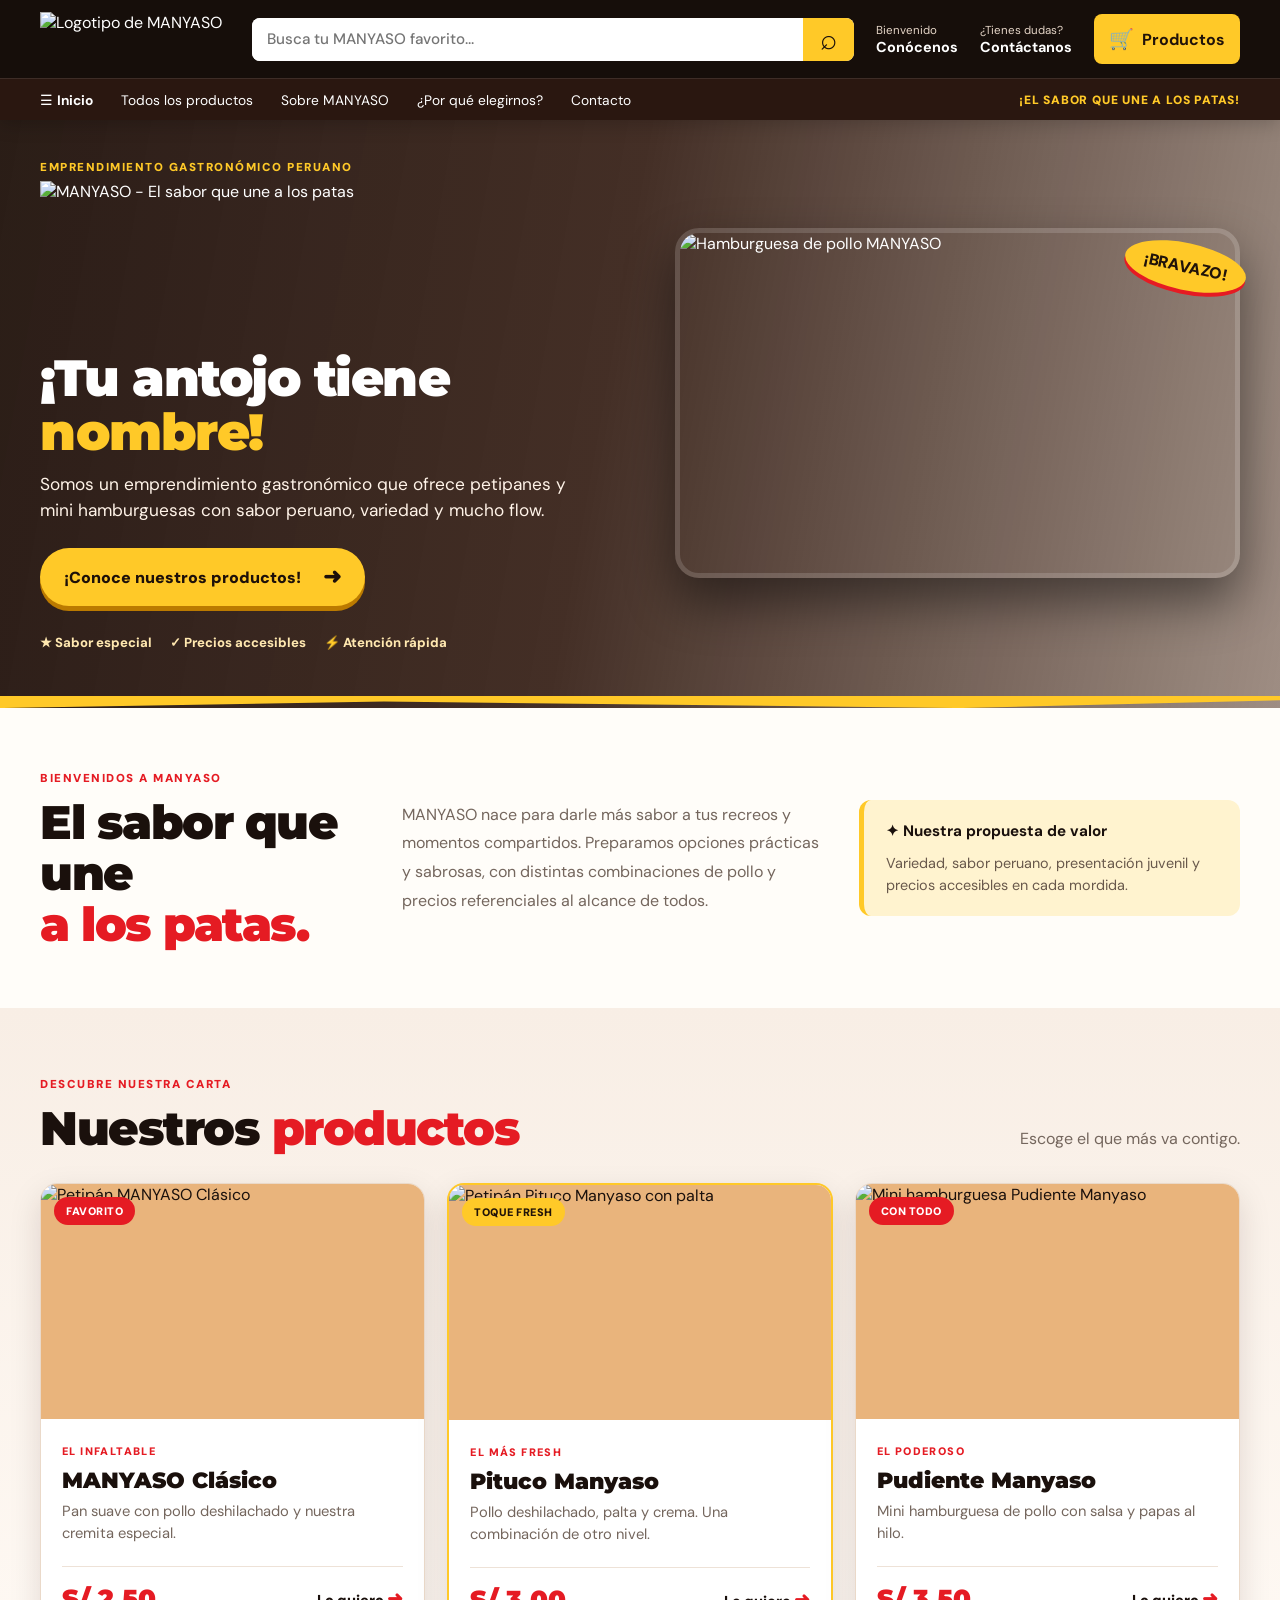
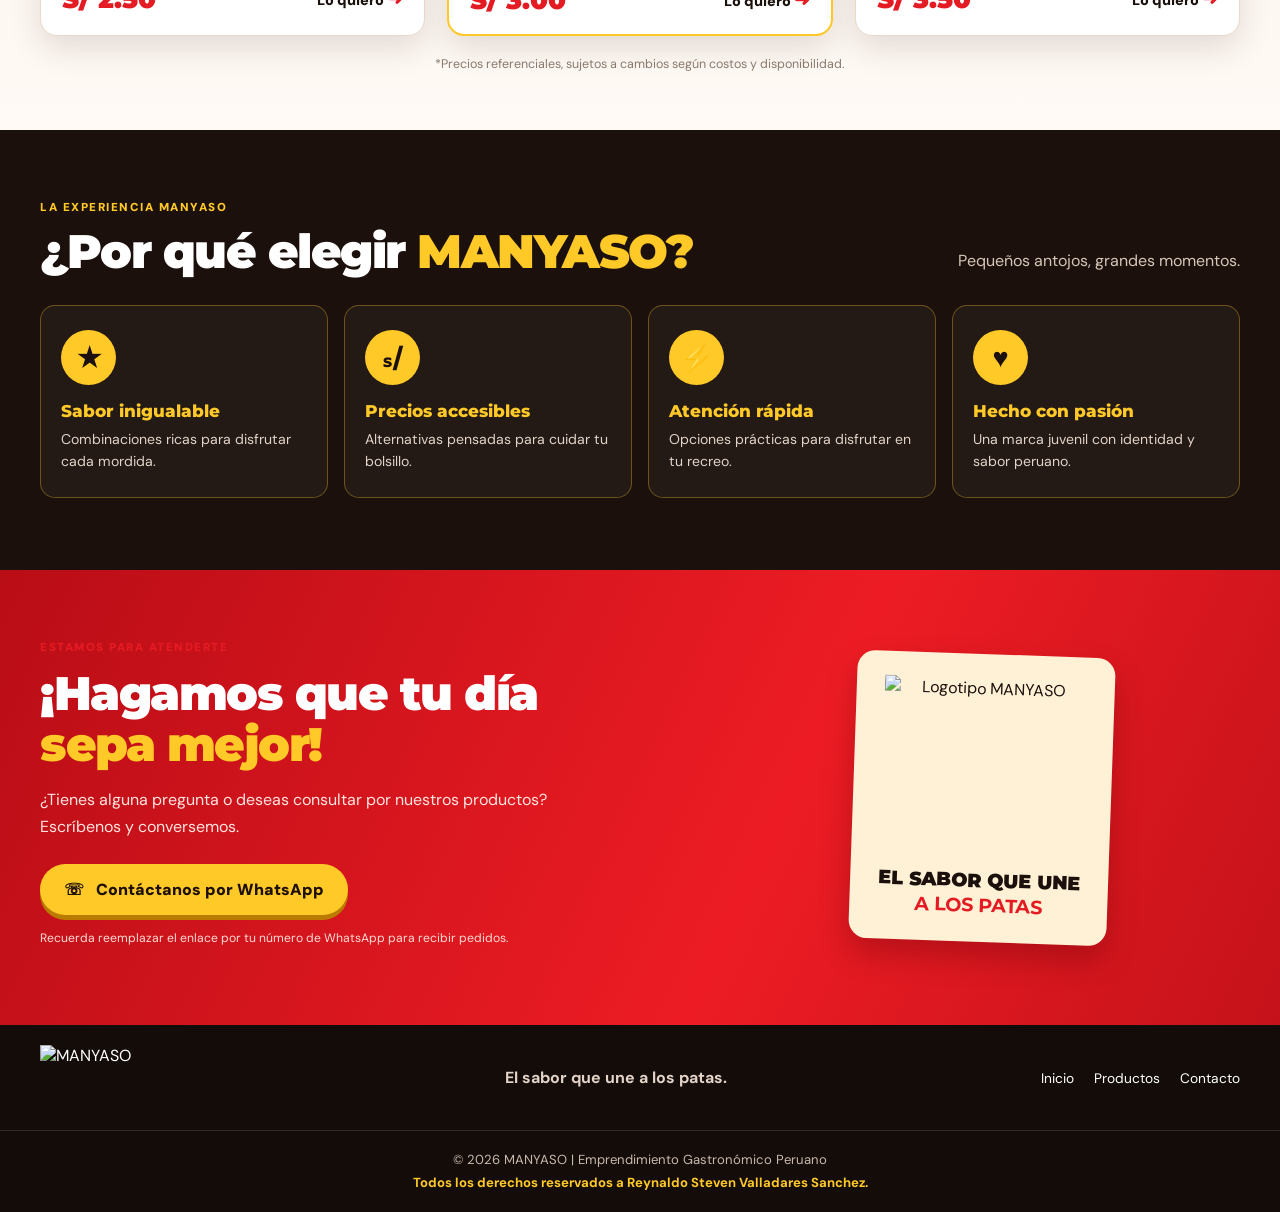
==== index.html @ d4cce10a "Add files via upload" ====
<!DOCTYPE html>
<html lang="es">
<head>
  <meta charset="UTF-8">
  <meta name="viewport" content="width=device-width, initial-scale=1.0">
  <meta name="description" content="MANYASO: petipanes y mini hamburguesas de pollo. El sabor que une a los patas.">
  <title>MANYASO | Tienda online</title>
  <link rel="stylesheet" href="styles.css">
</head>
<body>
  <!-- CABECERA ESTILO TIENDA ONLINE -->
  <header class="site-header" id="inicio">
    <div class="topbar">
      <a class="logo-link" href="#inicio" aria-label="MANYASO, inicio">
        <img src="img/logo-manyaso.png" alt="Logotipo de MANYASO">
      </a>

      <form class="search" action="#productos" role="search">
        <label class="sr-only" for="buscar">Buscar productos</label>
        <input id="buscar" type="search" placeholder="Busca tu MANYASO favorito...">
        <button type="submit" aria-label="Buscar">⌕</button>
      </form>

      <a class="header-link account" href="#nosotros">
        <span class="small">Bienvenido</span>
        <strong>Conócenos</strong>
      </a>
      <a class="header-link orders" href="#contacto">
        <span class="small">¿Tienes dudas?</span>
        <strong>Contáctanos</strong>
      </a>
      <a class="cart" href="#productos"><span>🛒</span><b>Productos</b></a>
      <button class="mobile-menu" id="menuToggle" aria-label="Abrir menú" aria-expanded="false">☰</button>
    </div>

    <nav class="subnav" id="mainNav">
      <a href="#inicio">☰ <strong>Inicio</strong></a>
      <a href="#productos">Todos los productos</a>
      <a href="#nosotros">Sobre MANYASO</a>
      <a href="#ventajas">¿Por qué elegirnos?</a>
      <a href="#contacto">Contacto</a>
      <span class="nav-promo">¡EL SABOR QUE UNE A LOS PATAS!</span>
    </nav>
  </header>

  <main>
    <!-- PORTADA -->
    <section class="hero">
      <div class="hero-content">
        <div class="hero-copy">
          <span class="kicker">EMPRENDIMIENTO GASTRONÓMICO PERUANO</span>
          <img class="hero-brand" src="img/logo-manyaso.png" alt="MANYASO - El sabor que une a los patas">
          <h1>¡Tu antojo tiene <em>nombre!</em></h1>
          <p>Somos un emprendimiento gastronómico que ofrece petipanes y mini hamburguesas con sabor peruano, variedad y mucho flow.</p>
          <a class="primary-btn" href="#productos">¡Conoce nuestros productos! <span>➜</span></a>
          <div class="hero-points">
            <span>★ Sabor especial</span><span>✓ Precios accesibles</span><span>⚡ Atención rápida</span>
          </div>
        </div>
        <div class="hero-photo-wrap">
          <img src="img/hero-pollo.jpg" alt="Hamburguesa de pollo MANYASO">
          <div class="photo-sticker">¡BRAVAZO!</div>
        </div>
      </div>
      <div class="hero-bottom"></div>
    </section>

    <!-- BENEFICIO / PROPUESTA DE VALOR -->
    <section class="intro-strip" id="nosotros">
      <div class="container intro-grid">
        <div>
          <span class="section-kicker">BIENVENIDOS A MANYASO</span>
          <h2>El sabor que une<br><em>a los patas.</em></h2>
        </div>
        <p>MANYASO nace para darle más sabor a tus recreos y momentos compartidos. Preparamos opciones prácticas y sabrosas, con distintas combinaciones de pollo y precios referenciales al alcance de todos.</p>
        <div class="value-chip"><b>✦ Nuestra propuesta de valor</b><span>Variedad, sabor peruano, presentación juvenil y precios accesibles en cada mordida.</span></div>
      </div>
    </section>

    <!-- PRODUCTOS -->
    <section class="products-section" id="productos">
      <div class="container">
        <div class="section-heading">
          <div><span class="section-kicker">DESCUBRE NUESTRA CARTA</span><h2>Nuestros <em>productos</em></h2></div>
          <p>Escoge el que más va contigo.</p>
        </div>
        <div class="product-grid">
          <article class="product-card">
            <div class="product-image"><span class="product-badge">FAVORITO</span><img src="img/manyaso-clasico.jpg" alt="Petipán MANYASO Clásico"></div>
            <div class="product-info">
              <span class="product-type">EL INFALTABLE</span>
              <h3>MANYASO Clásico</h3>
              <p>Pan suave con pollo deshilachado y nuestra cremita especial.</p>
              <div class="product-bottom"><strong>S/ 2.50</strong><a href="#contacto">Lo quiero <span>➜</span></a></div>
            </div>
          </article>
          <article class="product-card product-featured">
            <div class="product-image"><span class="product-badge yellow">TOQUE FRESH</span><img src="img/pituco-manyaso.jpg" alt="Petipán Pituco Manyaso con palta"></div>
            <div class="product-info">
              <span class="product-type">EL MÁS FRESH</span>
              <h3>Pituco Manyaso</h3>
              <p>Pollo deshilachado, palta y crema. Una combinación de otro nivel.</p>
              <div class="product-bottom"><strong>S/ 3.00</strong><a href="#contacto">Lo quiero <span>➜</span></a></div>
            </div>
          </article>
          <article class="product-card">
            <div class="product-image"><span class="product-badge">CON TODO</span><img src="img/pudiente-manyaso.jpg" alt="Mini hamburguesa Pudiente Manyaso"></div>
            <div class="product-info">
              <span class="product-type">EL PODEROSO</span>
              <h3>Pudiente Manyaso</h3>
              <p>Mini hamburguesa de pollo con salsa y papas al hilo.</p>
              <div class="product-bottom"><strong>S/ 3.50</strong><a href="#contacto">Lo quiero <span>➜</span></a></div>
            </div>
          </article>
        </div>
        <p class="price-note">*Precios referenciales, sujetos a cambios según costos y disponibilidad.</p>
      </div>
    </section>

    <!-- VENTAJAS -->
    <section class="benefits-section" id="ventajas">
      <div class="container">
        <div class="section-heading light-heading">
          <div><span class="section-kicker">LA EXPERIENCIA MANYASO</span><h2>¿Por qué elegir <em>MANYASO?</em></h2></div>
          <p>Pequeños antojos, grandes momentos.</p>
        </div>
        <div class="benefit-grid">
          <div class="benefit"><span>★</span><h3>Sabor inigualable</h3><p>Combinaciones ricas para disfrutar cada mordida.</p></div>
          <div class="benefit"><span>ₛ/</span><h3>Precios accesibles</h3><p>Alternativas pensadas para cuidar tu bolsillo.</p></div>
          <div class="benefit"><span>⚡</span><h3>Atención rápida</h3><p>Opciones prácticas para disfrutar en tu recreo.</p></div>
          <div class="benefit"><span>♥</span><h3>Hecho con pasión</h3><p>Una marca juvenil con identidad y sabor peruano.</p></div>
        </div>
      </div>
    </section>

    <!-- CONTACTO -->
    <section class="contact-section" id="contacto">
      <div class="container contact-layout">
        <div class="contact-copy">
          <span class="section-kicker">ESTAMOS PARA ATENDERTE</span>
          <h2>¡Hagamos que tu día<br><em>sepa mejor!</em></h2>
          <p>¿Tienes alguna pregunta o deseas consultar por nuestros productos? Escríbenos y conversemos.</p>
          <a class="whatsapp-btn" href="https://wa.me/?text=Hola%20MANYASO%2C%20quisiera%20informaci%C3%B3n%20sobre%20sus%20productos." target="_blank" rel="noopener">☏ &nbsp; Contáctanos por WhatsApp</a>
          <p class="contact-note">Recuerda reemplazar el enlace por tu número de WhatsApp para recibir pedidos.</p>
        </div>
        <div class="contact-brand">
          <img src="img/logo-manyaso.png" alt="Logotipo MANYASO">
          <div>EL SABOR QUE UNE<br><strong>A LOS PATAS</strong></div>
        </div>
      </div>
    </section>
  </main>

  <footer class="footer">
    <div class="container footer-top">
      <a href="#inicio" class="footer-logo"><img src="img/logo-manyaso.png" alt="MANYASO"></a>
      <p>El sabor que une a los patas.</p>
      <div class="footer-nav"><a href="#inicio">Inicio</a><a href="#productos">Productos</a><a href="#contacto">Contacto</a></div>
    </div>
    <div class="copyright">© 2026 MANYASO | Emprendimiento Gastronómico Peruano<br><strong>Todos los derechos reservados a Reynaldo Steven Valladares Sanchez.</strong></div>
  </footer>

  <script>
    const menuToggle = document.getElementById('menuToggle');
    const mainNav = document.getElementById('mainNav');
    menuToggle.addEventListener('click', () => {
      const isOpen = mainNav.classList.toggle('open');
      menuToggle.setAttribute('aria-expanded', String(isOpen));
      menuToggle.textContent = isOpen ? '✕' : '☰';
    });
    mainNav.querySelectorAll('a').forEach(link => link.addEventListener('click', () => {
      mainNav.classList.remove('open');
      menuToggle.setAttribute('aria-expanded', 'false');
      menuToggle.textContent = '☰';
    }));
  </script>
</body>
</html>
---- styles.css ----
@import url('https://fonts.googleapis.com/css2?family=DM+Sans:wght@400;500;600;700;800;900&family=Montserrat:wght@700;800;900&display=swap');

:root{
  --red:#e51b23;--red-dark:#b50e17;--yellow:#ffc928;--orange:#ff7a18;
  --black:#1a100c;--cream:#fff8f0;--paper:#fffdf9;--muted:#74665d;
  --shadow:0 12px 32px rgba(35,18,8,.13);
}
*{box-sizing:border-box}
html{scroll-behavior:smooth;scroll-padding-top:115px}
body{margin:0;background:var(--cream);color:var(--black);font-family:'DM Sans',Arial,sans-serif}
a{color:inherit;text-decoration:none}
img{display:block;max-width:100%}
.container{width:min(1200px,calc(100% - 44px));margin:auto}
.sr-only{position:absolute;width:1px;height:1px;padding:0;margin:-1px;overflow:hidden;clip:rect(0,0,0,0);white-space:nowrap;border:0}

/* Header inspirado en la estructura de una tienda online */
.site-header{position:sticky;top:0;z-index:50;background:#160e0a;color:#fff;box-shadow:0 4px 18px #0003}
.topbar{min-height:78px;padding:10px max(22px,calc((100% - 1200px)/2));display:flex;align-items:center;gap:22px}
.logo-link{width:190px;flex:0 0 190px}
.logo-link img{width:100%;height:55px;object-fit:contain;object-position:left center}
.search{height:43px;display:flex;flex:1;min-width:120px;border-radius:8px;overflow:hidden;background:#fff}
.search input{width:100%;min-width:0;border:0;outline:0;padding:0 15px;font:500 .95rem 'DM Sans',sans-serif;color:#25170f}
.search button{width:55px;border:0;background:var(--yellow);font-size:1.8rem;cursor:pointer;color:#1b100b}
.header-link{display:flex;flex-direction:column;white-space:nowrap;font-size:.9rem}
.header-link .small{font-size:.72rem;color:#e5d5c7}
.header-link strong{font-size:.9rem}
.cart{display:flex;align-items:center;gap:8px;padding:12px 15px;border-radius:8px;background:var(--yellow);color:#211309;font-weight:900;white-space:nowrap}
.cart span{font-size:1.25rem}
.subnav{min-height:42px;padding:0 max(22px,calc((100% - 1200px)/2));display:flex;align-items:center;gap:28px;border-top:1px solid #ffffff18;background:#2a1710;font-size:.86rem}
.subnav a:hover{color:var(--yellow)}
.nav-promo{margin-left:auto;color:var(--yellow);font-weight:900;letter-spacing:.8px;font-size:.75rem}
.mobile-menu{display:none;border:0;background:transparent;color:#fff;font-size:1.6rem}

/* Hero */
.hero{position:relative;overflow:hidden;color:#fff;background:linear-gradient(100deg,#1b0d07ee 0%,#291209df 47%,#30140777 100%),url('img/hero-pollo.jpg') center/cover}
.hero-content{width:min(1200px,calc(100% - 44px));min-height:445px;margin:auto;display:grid;grid-template-columns:1.03fr .97fr;align-items:center;gap:35px;padding:35px 0 45px}
.hero-copy{position:relative;z-index:2}
.kicker,.section-kicker{display:inline-block;font-size:.72rem;letter-spacing:1.5px;font-weight:900;color:var(--yellow)}
.hero-brand{width:min(470px,100%);height:165px;object-fit:contain;object-position:left center;margin:5px 0}
.hero h1{font:900 clamp(2rem,4vw,3.35rem)/1.05 Montserrat,sans-serif;margin:0 0 12px;letter-spacing:-1.5px}
.hero h1 em,.section-heading h2 em,.intro-grid h2 em,.contact-copy h2 em{font-style:normal;color:var(--yellow)}
.hero-copy>p{max-width:530px;font-size:1.08rem;line-height:1.55;color:#fff3e8;margin:0 0 24px}
.primary-btn,.whatsapp-btn{display:inline-flex;align-items:center;justify-content:center;gap:22px;padding:15px 24px;border-radius:999px;background:var(--yellow);color:#1d1009;font-weight:900;box-shadow:0 5px 0 #bb7a00;transition:.2s}
.primary-btn:hover,.whatsapp-btn:hover{transform:translateY(-3px);box-shadow:0 8px 0 #bb7a00}
.primary-btn span{font-size:1.35rem}
.hero-points{display:flex;flex-wrap:wrap;gap:18px;margin-top:28px;color:#ffe8b0;font-size:.82rem;font-weight:800}
.hero-photo-wrap{position:relative;min-height:360px;display:flex;align-items:center;justify-content:center}
.hero-photo-wrap img{width:100%;height:350px;object-fit:cover;border-radius:24px;box-shadow:0 24px 50px #0007;border:5px solid #ffffff25}
.photo-sticker{position:absolute;right:-7px;top:20px;background:var(--yellow);color:#211309;padding:13px 19px;border-radius:50%;font-weight:1000;transform:rotate(12deg);box-shadow:0 4px 0 var(--red)}
.hero-bottom{height:12px;background:var(--yellow);clip-path:polygon(0 0,100% 0,100% 35%,75% 100%,30% 45%,0 100%)}

/* Intro / propuesta de valor */
.intro-strip{background:#fffdf9;padding:58px 0}
.intro-grid{display:grid;grid-template-columns:.85fr 1.1fr 1fr;align-items:center;gap:38px}
.section-kicker{color:var(--red)}
.intro-grid h2,.section-heading h2,.contact-copy h2{font:900 clamp(2rem,3.7vw,3.2rem)/1.08 Montserrat,sans-serif;letter-spacing:-1.5px;margin:10px 0 0}
.intro-grid h2 em{color:var(--red)}
.intro-grid>p{margin:0;color:var(--muted);font-size:1rem;line-height:1.8}
.value-chip{padding:20px 22px;border-left:5px solid var(--yellow);border-radius:12px;background:#fff3cf;display:flex;flex-direction:column;gap:8px;line-height:1.55}
.value-chip b{font-size:.95rem}
.value-chip span{font-size:.9rem;color:#68584b}

/* Product cards */
.products-section{padding:64px 0 58px;background:linear-gradient(180deg,#f8eee5,#fffaf5)}
.section-heading{display:flex;justify-content:space-between;align-items:end;gap:25px;margin-bottom:28px}
.section-heading h2 em{color:var(--red)}
.section-heading>p{color:var(--muted);margin:0 0 6px}
.product-grid{display:grid;grid-template-columns:repeat(3,1fr);gap:22px}
.product-card{background:#fff;border:1px solid #ead9c9;border-radius:17px;overflow:hidden;box-shadow:var(--shadow);transition:transform .22s,box-shadow .22s}
.product-card:hover{transform:translateY(-7px);box-shadow:0 20px 40px #3a1b0d26}
.product-featured{border:2px solid var(--yellow)}
.product-image{height:235px;position:relative;background:#e9b47c;overflow:hidden}
.product-image img{width:100%;height:100%;object-fit:cover;transition:transform .4s}
.product-card:hover .product-image img{transform:scale(1.05)}
.product-badge{position:absolute;z-index:1;left:13px;top:13px;background:var(--red);color:#fff;border-radius:30px;padding:7px 12px;font-size:.68rem;font-weight:900;letter-spacing:.5px}
.product-badge.yellow{background:var(--yellow);color:#211309}
.product-info{padding:20px 21px 18px}
.product-type{font-size:.68rem;letter-spacing:1.4px;color:var(--red);font-weight:900}
.product-info h3{font:900 1.35rem Montserrat,sans-serif;margin:7px 0}
.product-info p{min-height:51px;color:var(--muted);line-height:1.55;margin:0;font-size:.92rem}
.product-bottom{display:flex;align-items:center;justify-content:space-between;border-top:1px solid #eee2d7;padding-top:15px;margin-top:15px}
.product-bottom strong{font:900 1.65rem Montserrat,sans-serif;color:var(--red)}
.product-bottom a{font-weight:900;font-size:.9rem}
.product-bottom a span{color:var(--red);font-size:1.2rem}
.price-note{text-align:center;color:#89796e;font-size:.78rem;margin:20px 0 0}

/* Why us */
.benefits-section{padding:65px 0 72px;background:#1b100c;color:#fff}
.light-heading .section-kicker{color:var(--yellow)}
.light-heading h2{color:#fff}
.light-heading h2 em{color:var(--yellow)}
.light-heading>p{color:#d7c6b8}
.benefit-grid{display:grid;grid-template-columns:repeat(4,1fr);gap:16px}
.benefit{padding:24px 20px;border:1px solid #ffc92855;border-radius:15px;background:#ffffff0a}
.benefit>span{display:grid;place-items:center;width:55px;height:55px;border-radius:50%;background:var(--yellow);color:#1b100c;font-size:1.7rem;font-weight:900}
.benefit h3{margin:16px 0 7px;color:var(--yellow);font:800 1.05rem Montserrat,sans-serif}
.benefit p{margin:0;color:#e2d4c9;line-height:1.6;font-size:.88rem}

/* Contact */
.contact-section{padding:65px 0;background:linear-gradient(115deg,#b90d16,#ed1c24 60%,#c5121a);color:#fff;overflow:hidden}
.contact-layout{display:grid;grid-template-columns:1.1fr .9fr;align-items:center;gap:55px}
.contact-copy h2{margin:12px 0;color:#fff}
.contact-copy h2 em{color:var(--yellow)}
.contact-copy>p{max-width:560px;line-height:1.7;color:#ffe5df}
.whatsapp-btn{margin-top:8px}
.contact-note{font-size:.76rem!important;color:#ffdbd5!important}
.contact-brand{justify-self:center;max-width:390px;padding:24px 28px;background:#fff1d6;color:#1b100c;border-radius:18px;box-shadow:0 15px 30px #65000855;transform:rotate(2deg);text-align:center}
.contact-brand img{width:100%;height:190px;object-fit:contain}
.contact-brand div{font:900 1.2rem Montserrat,sans-serif;line-height:1.3}
.contact-brand strong{color:var(--red)}

/* Footer */
.footer{background:#130c09;color:#fff}
.footer-top{min-height:105px;display:flex;align-items:center;justify-content:space-between;gap:20px}
.footer-logo{width:150px}
.footer-logo img{width:100%;height:65px;object-fit:contain}
.footer-top>p{color:#e4d4c8;font-weight:700}
.footer-nav{display:flex;gap:20px;font-size:.86rem}
.footer-nav a:hover{color:var(--yellow)}
.copyright{text-align:center;padding:18px 15px;border-top:1px solid #ffffff20;color:#c9b9ad;font-size:.82rem;line-height:1.7}
.copyright strong{color:var(--yellow)}

@media(max-width:900px){
  .topbar{gap:13px}.logo-link{width:145px;flex-basis:145px}.header-link{display:none}
  .subnav{gap:18px}.nav-promo{display:none}
  .hero-content{grid-template-columns:1fr 1fr;gap:20px}
  .hero-photo-wrap img{height:290px}.hero-brand{height:130px}
  .intro-grid{grid-template-columns:1fr 1fr}.value-chip{grid-column:1/-1}
  .benefit-grid{grid-template-columns:repeat(2,1fr)}
}
@media(max-width:650px){
  html{scroll-padding-top:75px}
  .container,.hero-content{width:calc(100% - 30px)}
  .topbar{min-height:68px;padding:8px 15px;gap:10px}
  .logo-link{width:112px;flex-basis:112px}.logo-link img{height:48px}
  .search{height:39px}.search input{font-size:.78rem;padding:0 9px}.search button{width:40px}
  .cart{display:none}.mobile-menu{display:block}
  .subnav{display:none;position:absolute;top:68px;left:0;right:0;padding:12px 20px 18px;align-items:stretch;flex-direction:column;gap:0;background:#26150e;border-top:2px solid var(--yellow)}
  .subnav.open{display:flex}.subnav a{padding:12px 0;border-bottom:1px solid #ffffff20}
  .hero-content{grid-template-columns:1fr;padding:34px 0 30px;gap:20px}
  .hero-brand{height:125px;object-position:left}
  .hero h1{font-size:2.35rem}.hero-copy>p{font-size:.96rem}
  .hero-photo-wrap{min-height:220px}.hero-photo-wrap img{height:235px}
  .hero-points{gap:10px;font-size:.72rem}
  .intro-strip,.products-section,.benefits-section,.contact-section{padding:48px 0}
  .intro-grid{grid-template-columns:1fr;gap:18px}
  .intro-grid h2,.section-heading h2,.contact-copy h2{font-size:2.2rem}
  .section-heading{align-items:start;flex-direction:column;gap:10px}
  .product-grid{grid-template-columns:1fr;max-width:440px;margin:auto}
  .product-image{height:240px}
  .benefit-grid{grid-template-columns:1fr 1fr;gap:11px}
  .benefit{padding:18px 14px}.benefit h3{font-size:.9rem}.benefit p{font-size:.8rem}
  .contact-layout{grid-template-columns:1fr;gap:28px}
  .contact-brand{max-width:310px}
  .contact-brand img{height:150px}
  .footer-top{padding:22px 0;flex-wrap:wrap;justify-content:center;text-align:center}
  .footer-logo{width:125px}.footer-nav{width:100%;justify-content:center}
}
@media(max-width:380px){
  .logo-link{width:90px;flex-basis:90px}
  .benefit-grid{grid-template-columns:1fr}
  .hero-points{flex-direction:column}
}
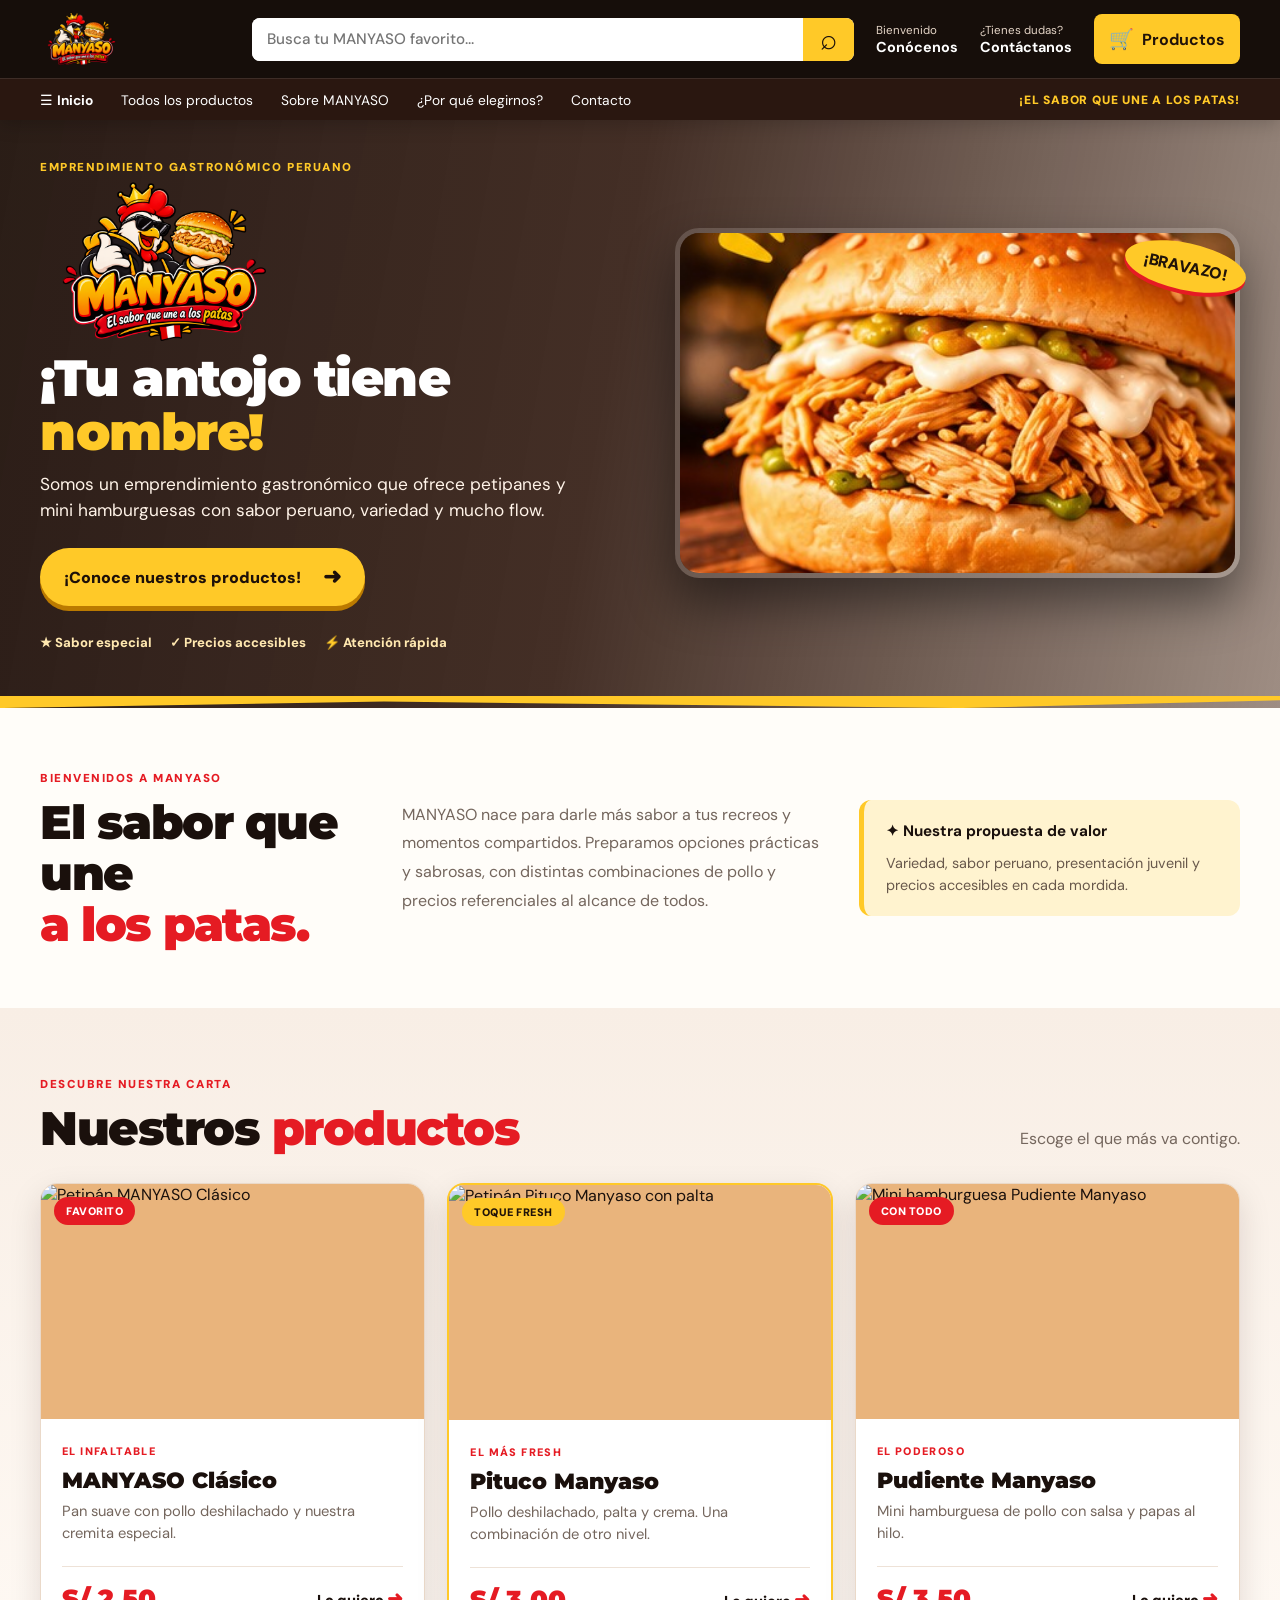
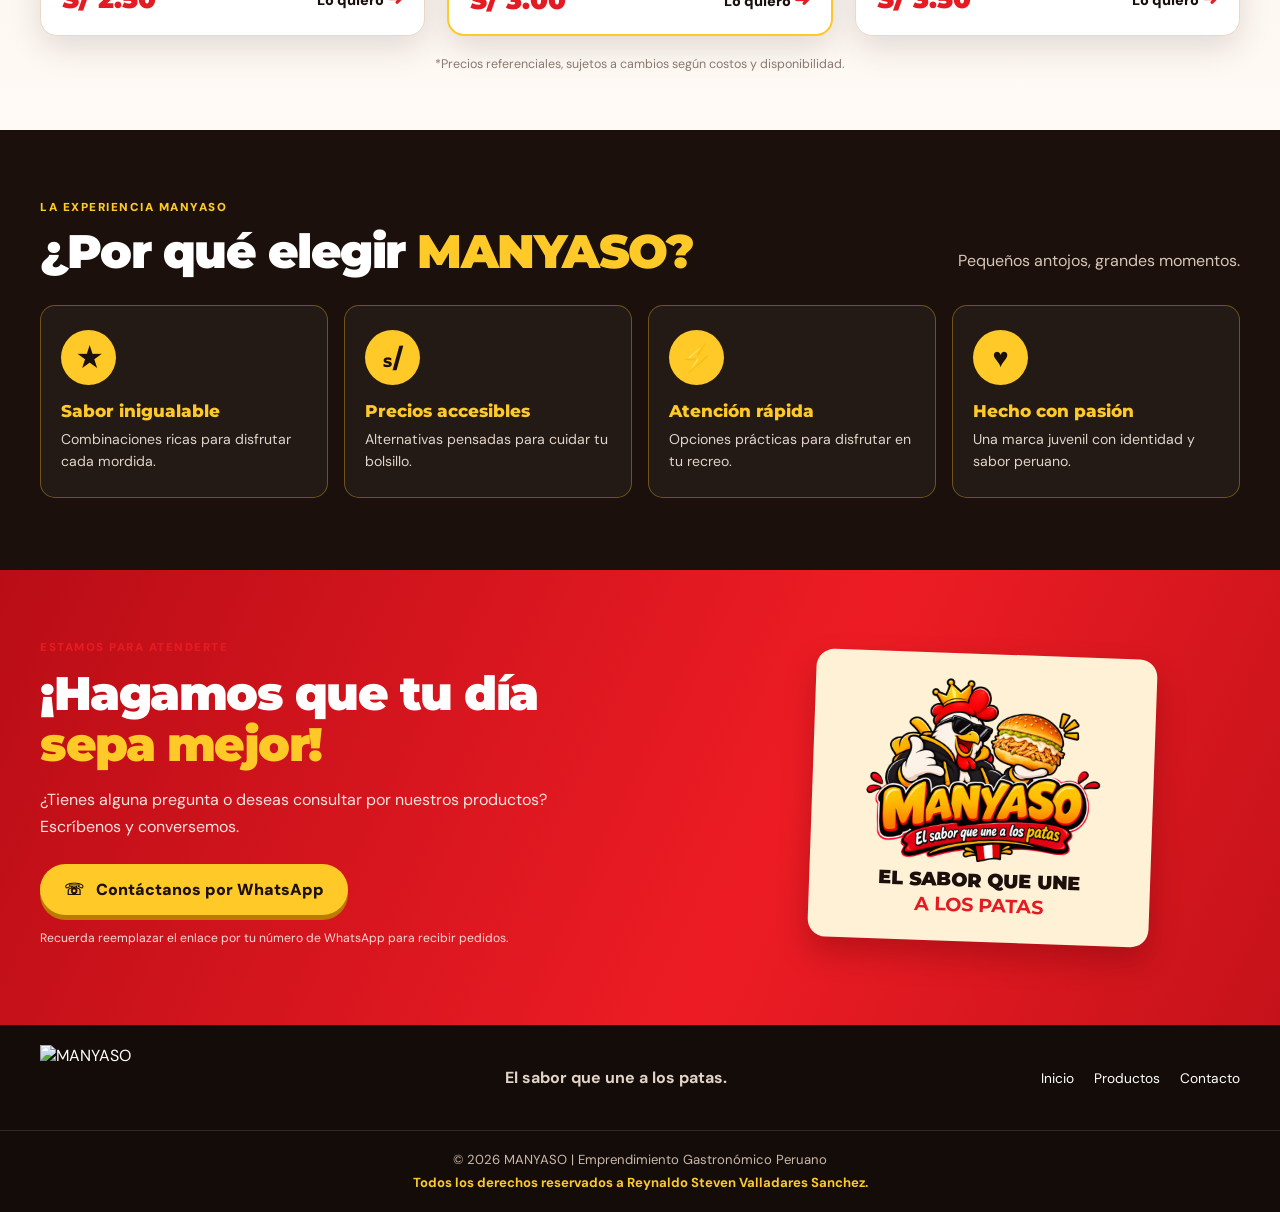
==== commit 05142a97: "Update image paths in index.html" ====
--- a/index.html
+++ b/index.html
@@ -12,7 +12,7 @@
   <header class="site-header" id="inicio">
     <div class="topbar">
       <a class="logo-link" href="#inicio" aria-label="MANYASO, inicio">
-        <img src="img/logo-manyaso.png" alt="Logotipo de MANYASO">
+        <img src="logo-manyaso.png" alt="Logotipo de MANYASO">
       </a>
 
       <form class="search" action="#productos" role="search">
@@ -49,7 +49,7 @@
       <div class="hero-content">
         <div class="hero-copy">
           <span class="kicker">EMPRENDIMIENTO GASTRONÓMICO PERUANO</span>
-          <img class="hero-brand" src="img/logo-manyaso.png" alt="MANYASO - El sabor que une a los patas">
+          <img class="hero-brand" src="logo-manyaso.png" alt="MANYASO - El sabor que une a los patas">
           <h1>¡Tu antojo tiene <em>nombre!</em></h1>
           <p>Somos un emprendimiento gastronómico que ofrece petipanes y mini hamburguesas con sabor peruano, variedad y mucho flow.</p>
           <a class="primary-btn" href="#productos">¡Conoce nuestros productos! <span>➜</span></a>
@@ -58,7 +58,7 @@
           </div>
         </div>
         <div class="hero-photo-wrap">
-          <img src="img/hero-pollo.jpg" alt="Hamburguesa de pollo MANYASO">
+          <img src="hero-pollo.jpg" alt="Hamburguesa de pollo MANYASO">
           <div class="photo-sticker">¡BRAVAZO!</div>
         </div>
       </div>
@@ -144,7 +144,7 @@
           <p class="contact-note">Recuerda reemplazar el enlace por tu número de WhatsApp para recibir pedidos.</p>
         </div>
         <div class="contact-brand">
-          <img src="img/logo-manyaso.png" alt="Logotipo MANYASO">
+          <img src="logo-manyaso.png" alt="Logotipo MANYASO">
           <div>EL SABOR QUE UNE<br><strong>A LOS PATAS</strong></div>
         </div>
       </div>
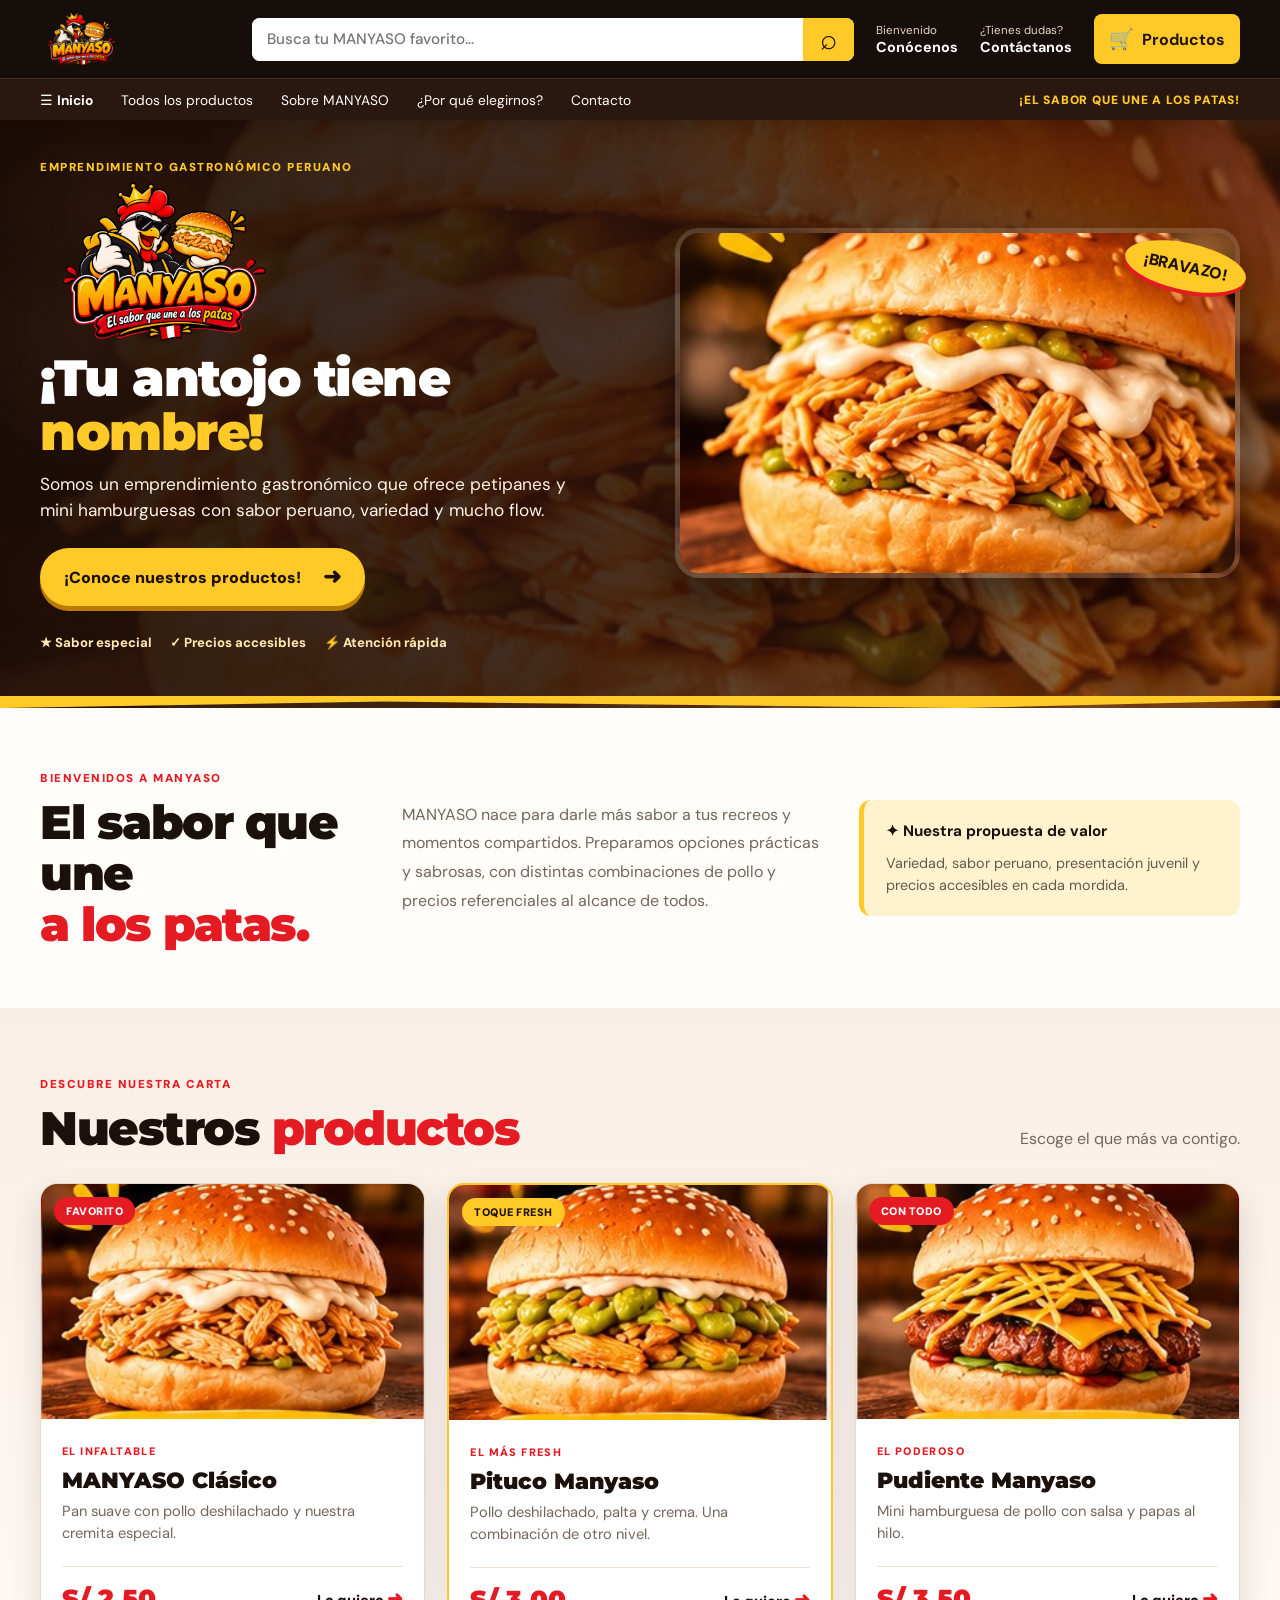
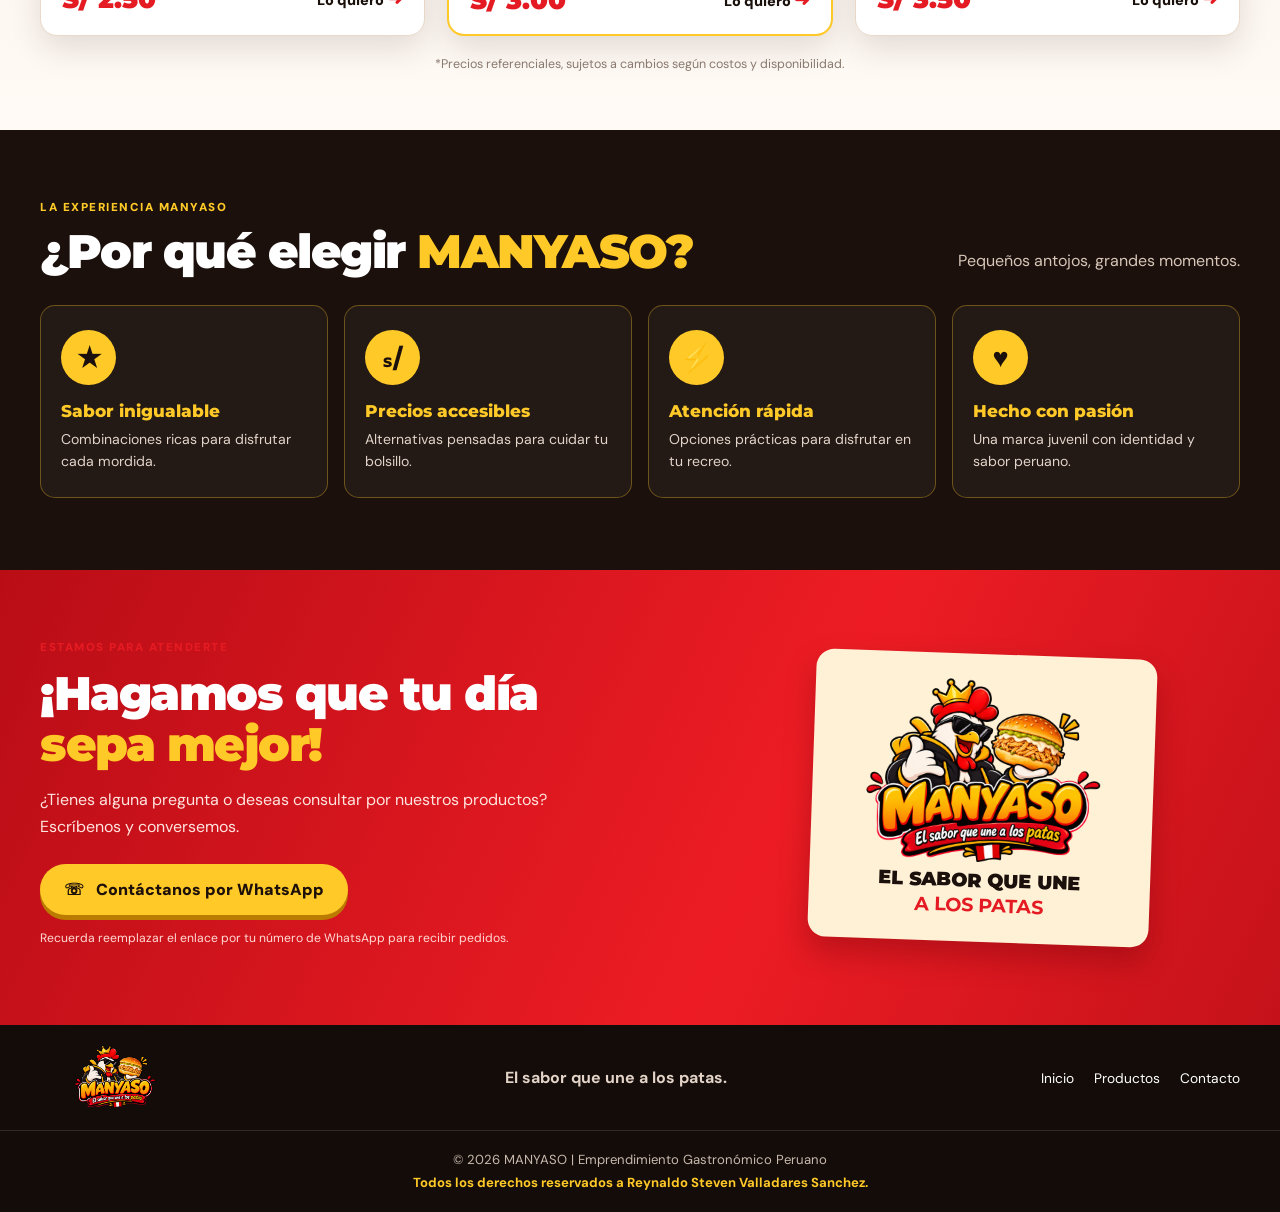
==== commit ec74697c: "Update image paths in index.html" ====
--- a/index.html
+++ b/index.html
@@ -86,7 +86,7 @@
         </div>
         <div class="product-grid">
           <article class="product-card">
-            <div class="product-image"><span class="product-badge">FAVORITO</span><img src="img/manyaso-clasico.jpg" alt="Petipán MANYASO Clásico"></div>
+            <div class="product-image"><span class="product-badge">FAVORITO</span><img src="manyaso-clasico.jpg" alt="Petipán MANYASO Clásico"></div>
             <div class="product-info">
               <span class="product-type">EL INFALTABLE</span>
               <h3>MANYASO Clásico</h3>
@@ -95,7 +95,7 @@
             </div>
           </article>
           <article class="product-card product-featured">
-            <div class="product-image"><span class="product-badge yellow">TOQUE FRESH</span><img src="img/pituco-manyaso.jpg" alt="Petipán Pituco Manyaso con palta"></div>
+            <div class="product-image"><span class="product-badge yellow">TOQUE FRESH</span><img src="pituco-manyaso.jpg" alt="Petipán Pituco Manyaso con palta"></div>
             <div class="product-info">
               <span class="product-type">EL MÁS FRESH</span>
               <h3>Pituco Manyaso</h3>
@@ -104,7 +104,7 @@
             </div>
           </article>
           <article class="product-card">
-            <div class="product-image"><span class="product-badge">CON TODO</span><img src="img/pudiente-manyaso.jpg" alt="Mini hamburguesa Pudiente Manyaso"></div>
+            <div class="product-image"><span class="product-badge">CON TODO</span><img src="pudiente-manyaso.jpg" alt="Mini hamburguesa Pudiente Manyaso"></div>
             <div class="product-info">
               <span class="product-type">EL PODEROSO</span>
               <h3>Pudiente Manyaso</h3>
@@ -153,7 +153,7 @@
 
   <footer class="footer">
     <div class="container footer-top">
-      <a href="#inicio" class="footer-logo"><img src="img/logo-manyaso.png" alt="MANYASO"></a>
+      <a href="#inicio" class="footer-logo"><img src="logo-manyaso.png" alt="MANYASO"></a>
       <p>El sabor que une a los patas.</p>
       <div class="footer-nav"><a href="#inicio">Inicio</a><a href="#productos">Productos</a><a href="#contacto">Contacto</a></div>
     </div>
--- a/styles.css
+++ b/styles.css
@@ -32,7 +32,7 @@
 .mobile-menu{display:none;border:0;background:transparent;color:#fff;font-size:1.6rem}
 
 /* Hero */
-.hero{position:relative;overflow:hidden;color:#fff;background:linear-gradient(100deg,#1b0d07ee 0%,#291209df 47%,#30140777 100%),url('img/hero-pollo.jpg') center/cover}
+.hero{position:relative;overflow:hidden;color:#fff;background:linear-gradient(100deg,#1b0d07ee 0%,#291209df 47%,#30140777 100%),url('hero-pollo.jpg') center/cover}
 .hero-content{width:min(1200px,calc(100% - 44px));min-height:445px;margin:auto;display:grid;grid-template-columns:1.03fr .97fr;align-items:center;gap:35px;padding:35px 0 45px}
 .hero-copy{position:relative;z-index:2}
 .kicker,.section-kicker{display:inline-block;font-size:.72rem;letter-spacing:1.5px;font-weight:900;color:var(--yellow)}
